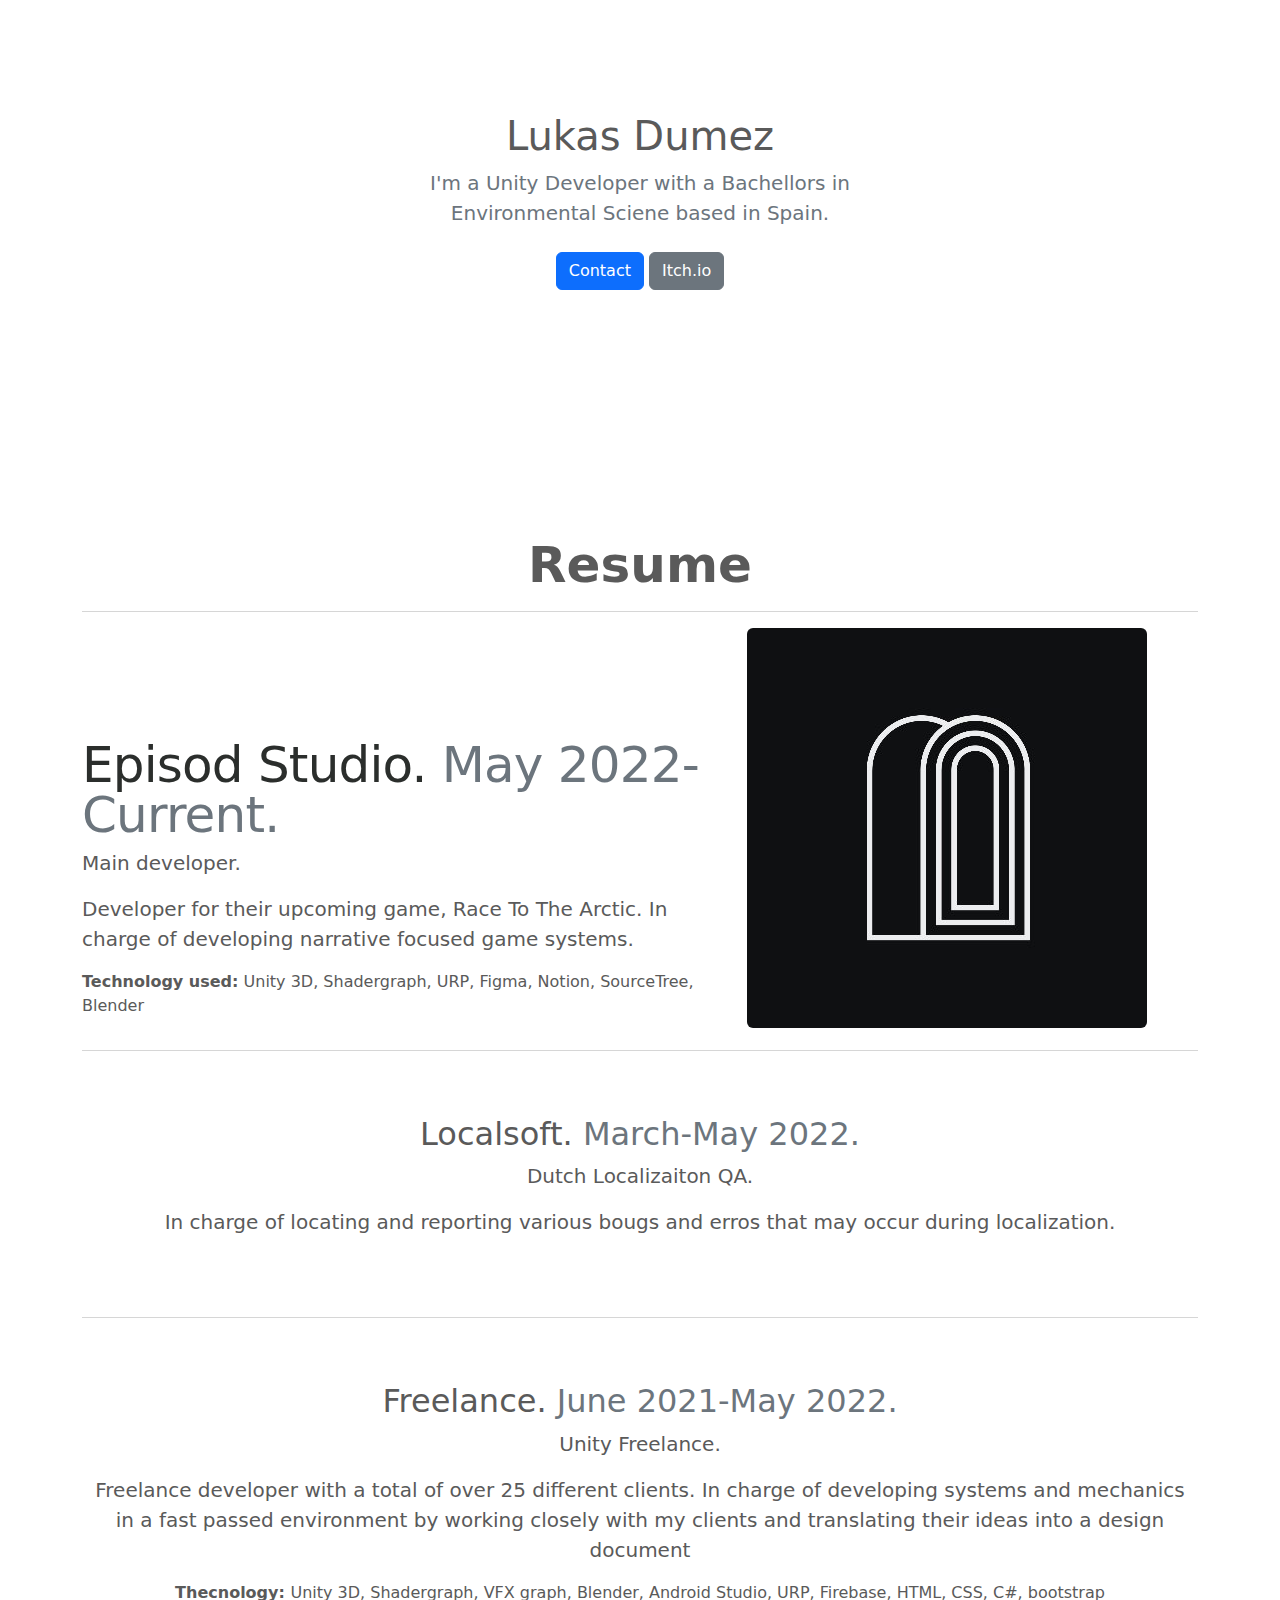
==== index.html @ 4ed16409 "removed carousel" ====
<!doctype html>
<html lang="en">
  <head>
    <meta charset="utf-8">
    <meta name="viewport" content="width=device-width, initial-scale=1">
    <meta name="description" content="">
    <meta name="author" content="Mark Otto, Jacob Thornton, and Bootstrap contributors">
    <meta name="generator" content="Hugo 0.104.2">
    <title>Lukas Dumez</title>

    <link rel="canonical" href="https://getbootstrap.com/docs/5.2/examples/carousel/">

    

    

<link href="assets/dist/css/bootstrap.min.css" rel="stylesheet">

    <style>
      .bd-placeholder-img {
        font-size: 1.125rem;
        text-anchor: middle;
        -webkit-user-select: none;
        -moz-user-select: none;
        user-select: none;
      }

      @media (min-width: 768px) {
        .bd-placeholder-img-lg {
          font-size: 3.5rem;
        }
      }

      .b-example-divider {
        height: 3rem;
        background-color: rgba(0, 0, 0, .1);
        border: solid rgba(0, 0, 0, .15);
        border-width: 1px 0;
        box-shadow: inset 0 .5em 1.5em rgba(0, 0, 0, .1), inset 0 .125em .5em rgba(0, 0, 0, .15);
      }

      .b-example-vr {
        flex-shrink: 0;
        width: 1.5rem;
        height: 100vh;
      }

      .bi {
        vertical-align: -.125em;
        fill: currentColor;
      }

      .nav-scroller {
        position: relative;
        z-index: 2;
        height: 2.75rem;
        overflow-y: hidden;
      }

      .nav-scroller .nav {
        display: flex;
        flex-wrap: nowrap;
        padding-bottom: 1rem;
        margin-top: -1px;
        overflow-x: auto;
        text-align: center;
        white-space: nowrap;
        -webkit-overflow-scrolling: touch;
      }
	  
	  a{
	  text-decoration: none;
	  color:  #2b2e2c;
	  }
	  
	  img{
	  
	  }
    </style>

    
    <!-- Custom styles for this template -->
    <link href="carousel.css" rel="stylesheet">
  </head>
  <body>
    

<main>
  <section class="py-3 text-center container">
    <div class="row py-lg-5">
      <div class="col-lg-6 col-md-8 mx-auto">
        <h1 class="fw-light">Lukas Dumez</h1>
        <p class="lead text-muted">I'm a <b>Unity Developer</b> with a Bachellors in <b>Environmental Sciene</b> based in <b>Spain</b>. </p>
        <p>
          <a href="mailto:ludumez@hotmail.com" class="btn btn-primary my-2">Contact</a>
          <a href="https://lukielue.itch.io" class="btn btn-secondary my-2" target="_blank" rel="noopener noreferrer">Itch.io</a>
        </p>
      </div>
    </div>
  </section>


  <!-- Marketing messaging and featurettes
  ================================================== -->
  <!-- Wrap the rest of the page in another container to center all the content. -->
  
      <video class="img-fluid" autoplay loop muted>
        <source src="Showreel.mp4" type="video/mp4" />
      </video>

  <div class="container marketing">

<h1 style="text-align: center; font-size:50px"><b> Resume </b></h1>
    <!-- START THE FEATURETTES -->
    <hr class="featurette-divider">


    <div class="row featurette">
      <div class="col-md-7">
        <h2 class="featurette-heading fw-normal lh-1"><a href="https://episod.studio/main">Episod Studio. </a><span class="text-muted">May 2022-Current.</span></h2>
        <p class="lead">Main developer.</p>
        <p class="lead">Developer for their upcoming game, Race To The Arctic. In charge of developing narrative focused game systems. </p>
        <p><b>Technology used:</b> Unity 3D, Shadergraph, URP, Figma, Notion, SourceTree, Blender </p>
      </div>
      <div class="col-md-5">
        <img src= "episod logo.jpg" class="rounded float-right">
      </div>
    </div>

    <hr class="featurette-divider">

    <div class="py-5 text-center container">
      <div>
        <h2>Localsoft. <span class="text-muted">March-May 2022.</span></h2>
        <p class="lead"style="text-align:center">Dutch Localizaiton QA.</p> 
		<p class="lead"style="text-align:center">In charge of locating and reporting various bougs and erros that may occur during localization. </p>
      </div>
    </div>

    <hr class="featurette-divider">

        <div class="py-5 text-center container">
      <div>
        <h2>Freelance. <span class="text-muted">June 2021-May 2022.</span></h2>
        <p class="lead">Unity Freelance.</p> 
		<p class="lead">Freelance developer with a total of over <b>25 different clients</b>. In charge of developing systems and mechanics in a 
		fast passed environment by working closely with my clients and translating their ideas into a design document</p>
		<p><b>Thecnology: </b> Unity 3D, Shadergraph, VFX graph, Blender, Android Studio, URP, Firebase, HTML, CSS, C#, bootstrap</p>
      </div>
    </div>

    <hr class="featurette-divider">

    <!-- /END THE FEATURETTES -->

  </div><!-- /.container -->

</main>


    <script src="../assets/dist/js/bootstrap.bundle.min.js"></script>

      
  </body>
</html>
---- carousel.css ----
/* GLOBAL STYLES
-------------------------------------------------- */
/* Padding below the footer and lighter body text */

body {
  padding-top: 3rem;
  padding-bottom: 3rem;
  color: #5a5a5a;
}


/* CUSTOMIZE THE CAROUSEL
-------------------------------------------------- */

/* Carousel base class */
.carousel {
  margin-bottom: 4rem;
}
/* Since positioning the image, we need to help out the caption */
.carousel-caption {
  bottom: 3rem;
  z-index: 10;
}

/* Declare heights because of positioning of img element */
.carousel-item {
  height: 32rem;
}


/* MARKETING CONTENT
-------------------------------------------------- */

/* Center align the text within the three columns below the carousel */
.marketing .col-lg-4 {
  margin-bottom: 1.5rem;
  text-align: center;
}
/* rtl:begin:ignore */
.marketing .col-lg-4 p {
  margin-right: .75rem;
  margin-left: .75rem;
}
/* rtl:end:ignore */


/* Featurettes
------------------------- */

.featurette-divider {
  margin: 1rem 0; /* Space out the Bootstrap <hr> more */
}

/* Thin out the marketing headings */
/* rtl:begin:remove */
.featurette-heading {
  letter-spacing: -.05rem;
}

/* rtl:end:remove */

/* RESPONSIVE CSS
-------------------------------------------------- */

@media (min-width: 40em) {
  /* Bump up size of carousel content */
  .carousel-caption p {
    margin-bottom: 1.25rem;
    font-size: 1.25rem;
    line-height: 1.4;
  }

  .featurette-heading {
    font-size: 50px;
  }
}

@media (min-width: 62em) {
  .featurette-heading {
    margin-top: 7rem;
  }
}
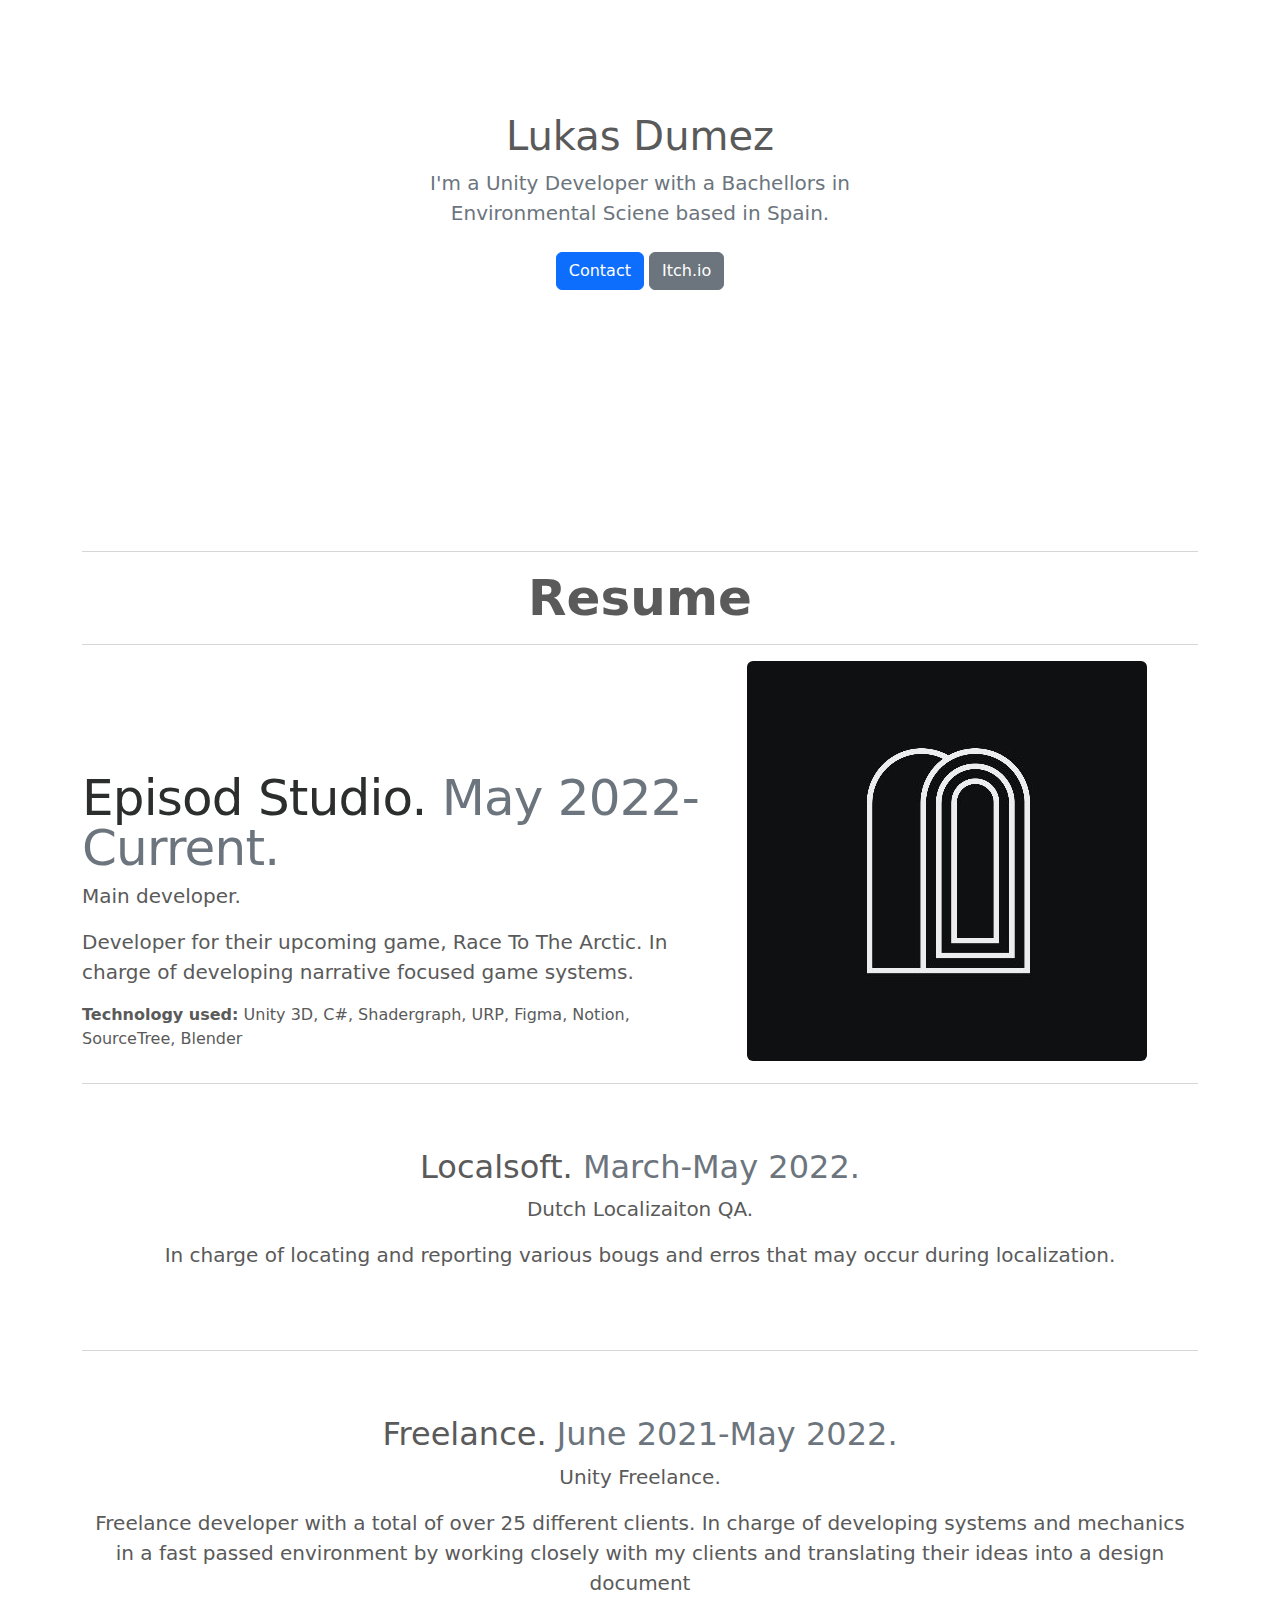
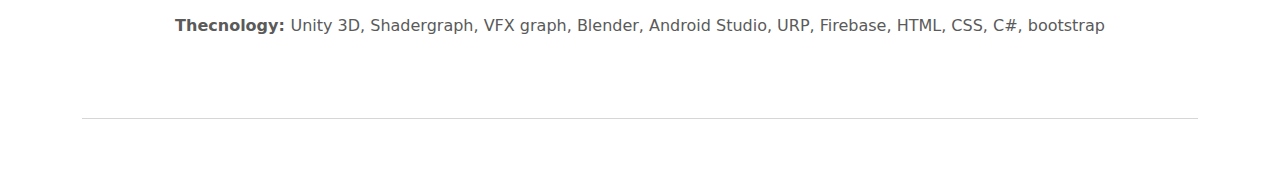
==== commit 28684ccf: "change on video" ====
--- a/index.html
+++ b/index.html
@@ -103,10 +103,15 @@
   <!-- Marketing messaging and featurettes
   ================================================== -->
   <!-- Wrap the rest of the page in another container to center all the content. -->
+  <div class="container text-center">
   
-      <video class="img-fluid" autoplay loop muted>
-        <source src="Showreel.mp4" type="video/mp4" />
-      </video>
+
+      <video class="img-fluid " autoplay loop muted width=80%>
+        <source src="Showreel.mp4" type="video/mp4"/>
+      </video> 
+	  <hr class="featurette-divider">
+
+</div>    
 
   <div class="container marketing">
 
@@ -120,7 +125,7 @@
         <h2 class="featurette-heading fw-normal lh-1"><a href="https://episod.studio/main">Episod Studio. </a><span class="text-muted">May 2022-Current.</span></h2>
         <p class="lead">Main developer.</p>
         <p class="lead">Developer for their upcoming game, Race To The Arctic. In charge of developing narrative focused game systems. </p>
-        <p><b>Technology used:</b> Unity 3D, Shadergraph, URP, Figma, Notion, SourceTree, Blender </p>
+        <p><b>Technology used:</b> Unity 3D, C#, Shadergraph, URP, Figma, Notion, SourceTree, Blender </p>
       </div>
       <div class="col-md-5">
         <img src= "episod logo.jpg" class="rounded float-right">
--- a/carousel.css
+++ b/carousel.css
@@ -6,6 +6,7 @@
   padding-top: 3rem;
   padding-bottom: 3rem;
   color: #5a5a5a;
+  
 }
 
 
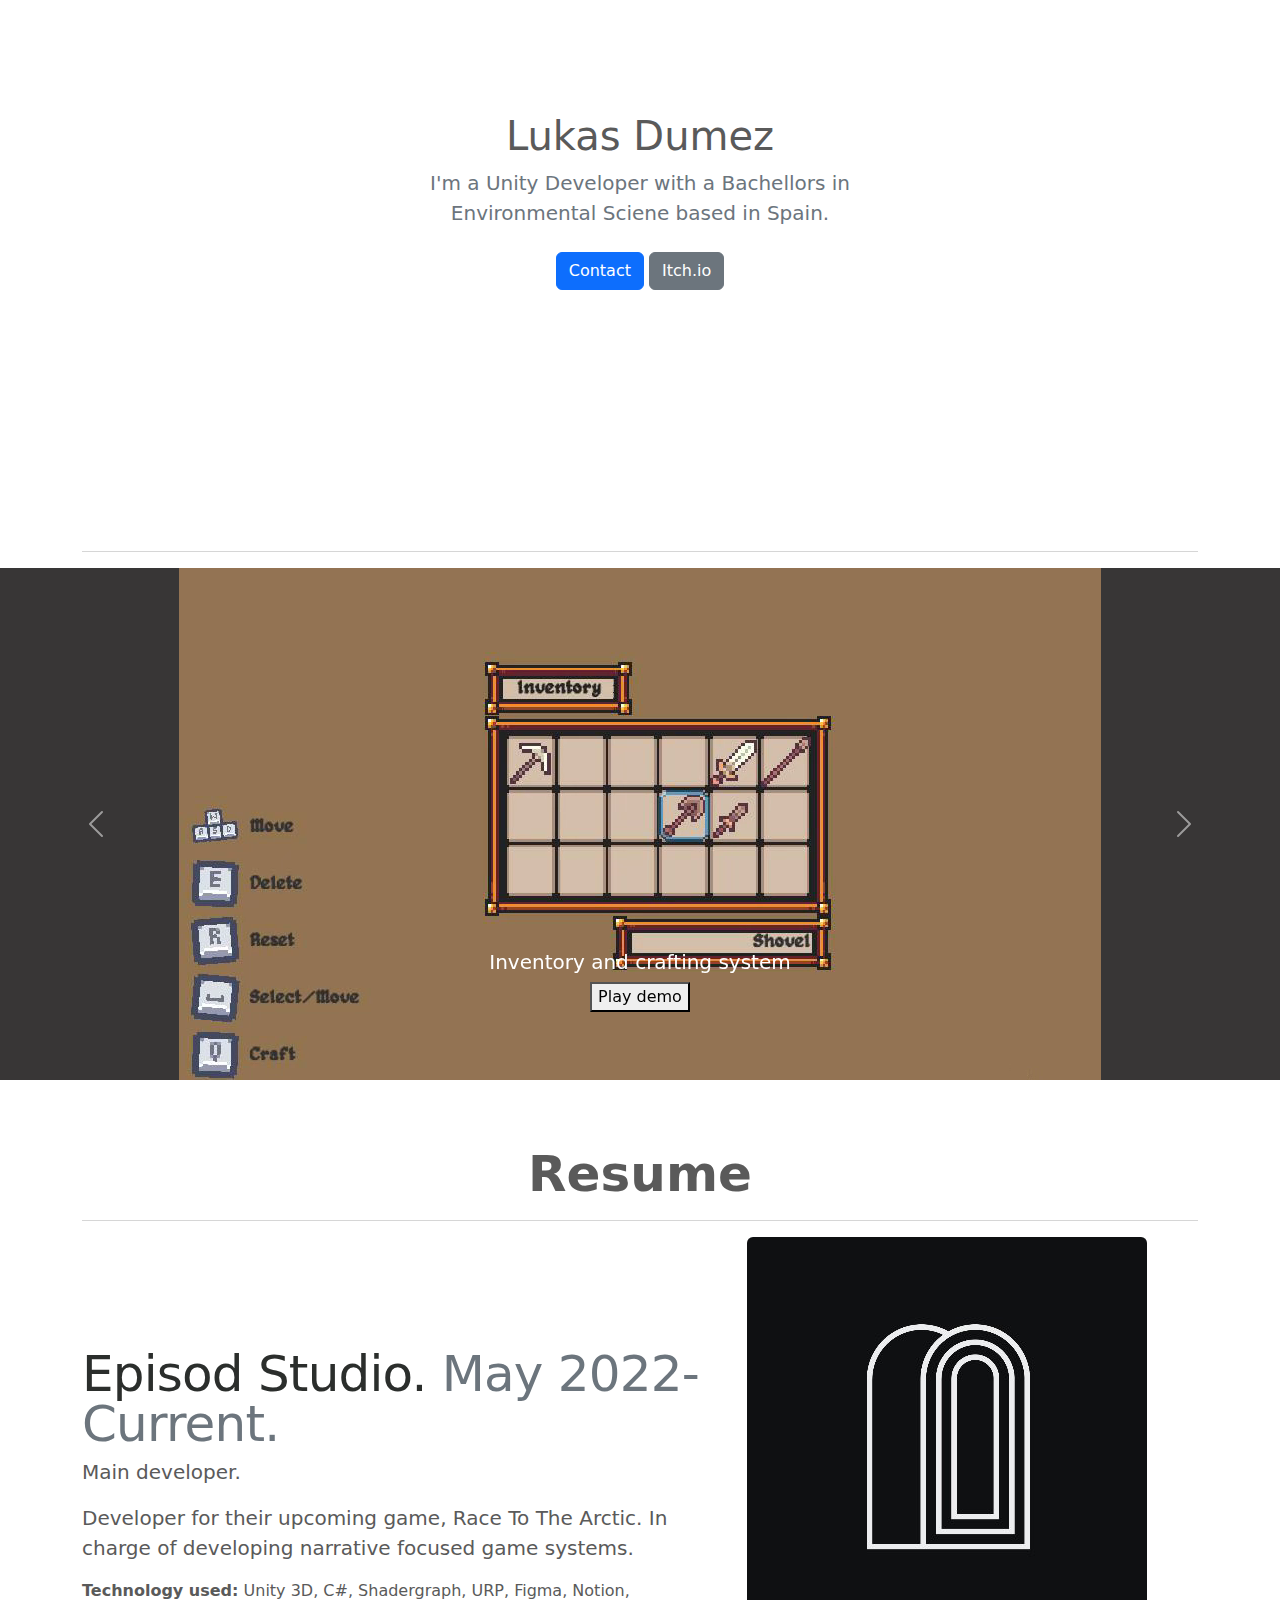
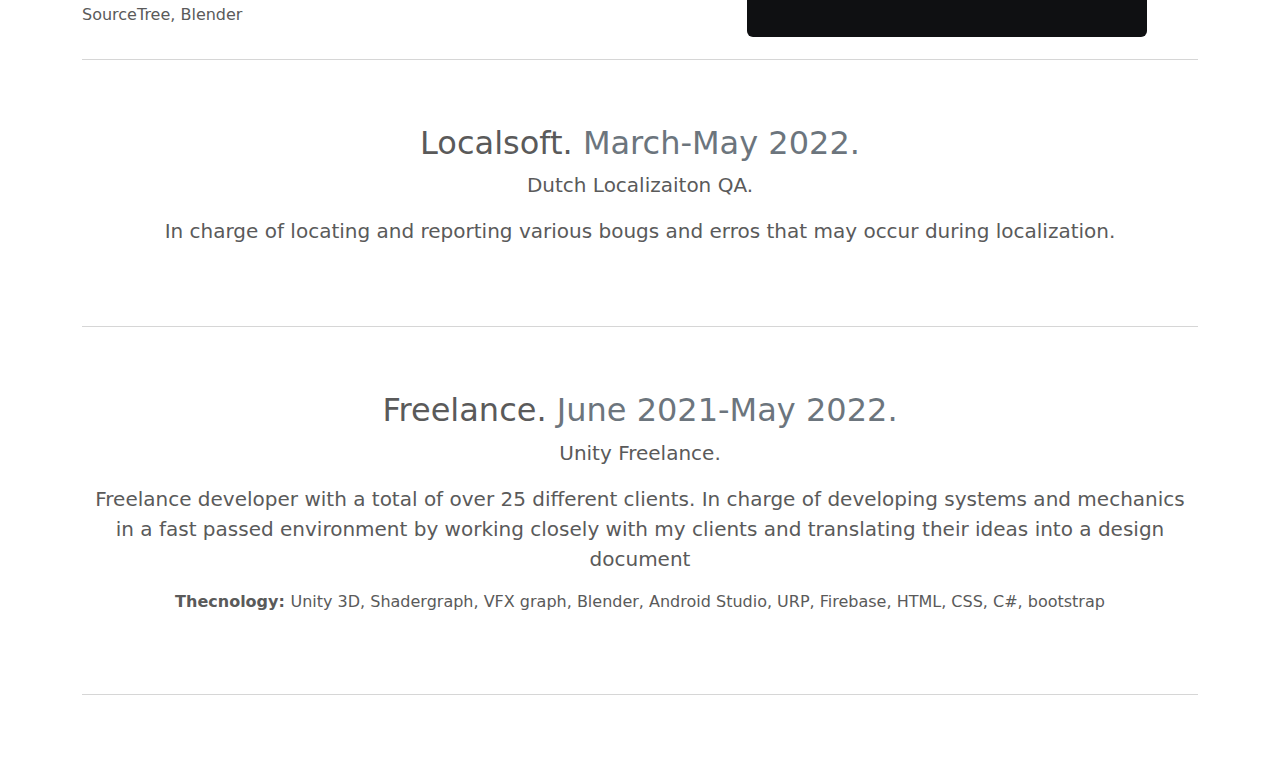
==== commit b6ed5f1c: "testing carousel" ====
--- a/index.html
+++ b/index.html
@@ -103,15 +103,55 @@
   <!-- Marketing messaging and featurettes
   ================================================== -->
   <!-- Wrap the rest of the page in another container to center all the content. -->
-  <div class="container text-center">
-  
-
-      <video class="img-fluid " autoplay loop muted width=80%>
+  
+    
+  <div class="container text-center w-100"> 
+
+      <video class="img-fluid" autoplay loop muted>
         <source src="Showreel.mp4" type="video/mp4"/>
       </video> 
 	  <hr class="featurette-divider">
 
 </div>    
+
+  
+  
+  <!-- carousel -->
+  <div id="carouselExampleControls" class="carousel slide" data-ride="carousel">
+  <div class="carousel-inner" style="background-color:#383636">
+  
+    <div class="carousel-item active d-flex align-items-center justify-content-center ">
+		<video  class="img-fluid" autoplay loop muted>
+		      <source class="d-block w-80" src="inventoryShowreel.mp4" type="video/mp4" alt="Second slide">
+		</video>    
+	</div>
+	<div class="carousel-caption">
+		<h5>Inventory and crafting system</h5>
+		<button> Play demo </button>
+	</div>
+    <div class="carousel-item">
+		<div>
+
+		</div>
+    </div>
+
+  
+    <div class="carousel-item">
+      <img class="d-block w-50" src="episod logo.jpg" alt="Third slide">
+    </div>
+	
+  </div>
+    <a class="carousel-control-prev" href="#carouselExampleControls" role="button" data-slide="prev">
+    <span class="carousel-control-prev-icon" aria-hidden="true"></span>
+    <span class="sr-only"></span>
+  </a>
+  <a class="carousel-control-next" href="#carouselExampleControls" role="button" data-slide="next">
+    <span class="carousel-control-next-icon" aria-hidden="true"></span>
+    <span class="sr-only"></span>
+  </a>
+</div>
+  
+  
 
   <div class="container marketing">
 
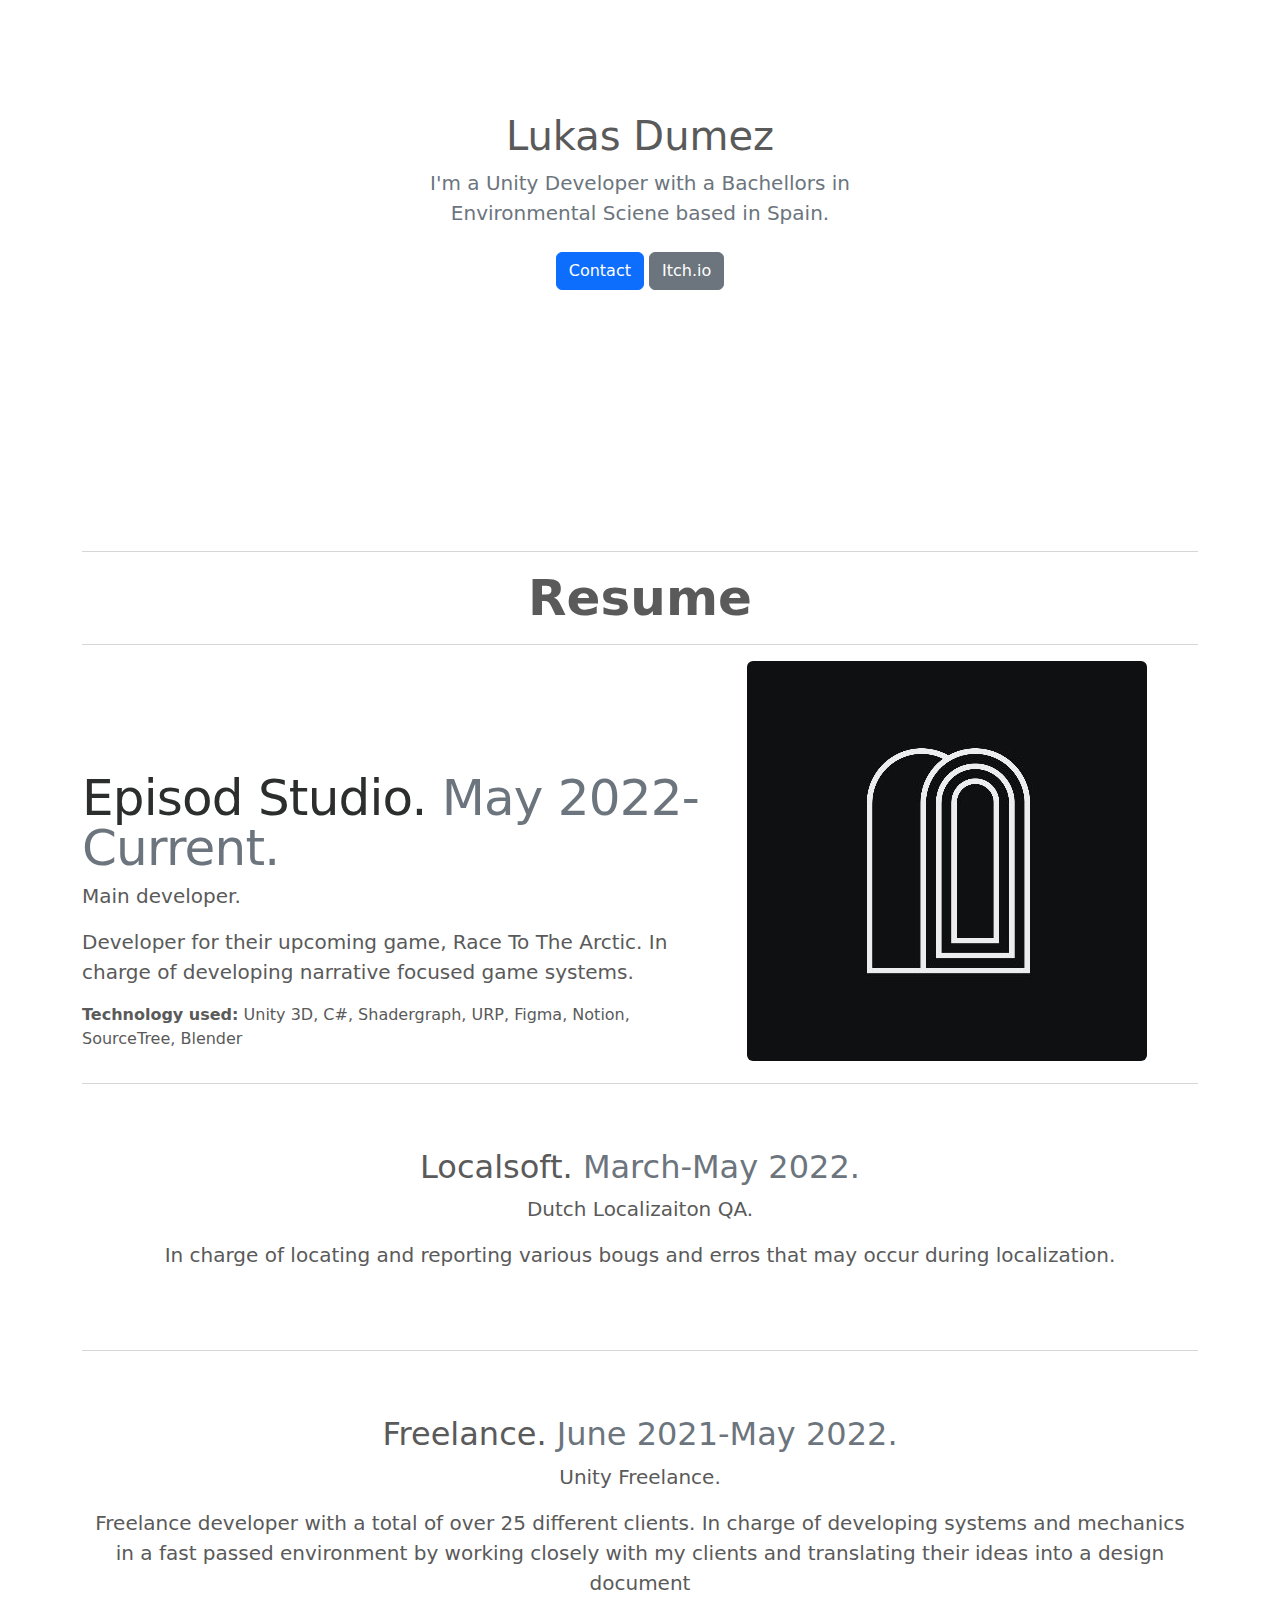
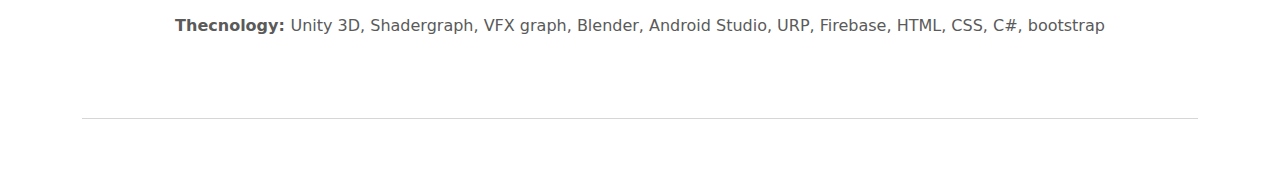
==== commit 4f3dd9f2: "broke lol" ====
--- a/index.html
+++ b/index.html
@@ -117,40 +117,7 @@
   
   
   <!-- carousel -->
-  <div id="carouselExampleControls" class="carousel slide" data-ride="carousel">
-  <div class="carousel-inner" style="background-color:#383636">
-  
-    <div class="carousel-item active d-flex align-items-center justify-content-center ">
-		<video  class="img-fluid" autoplay loop muted>
-		      <source class="d-block w-80" src="inventoryShowreel.mp4" type="video/mp4" alt="Second slide">
-		</video>    
-	</div>
-	<div class="carousel-caption">
-		<h5>Inventory and crafting system</h5>
-		<button> Play demo </button>
-	</div>
-    <div class="carousel-item">
-		<div>
-
-		</div>
-    </div>
-
-  
-    <div class="carousel-item">
-      <img class="d-block w-50" src="episod logo.jpg" alt="Third slide">
-    </div>
-	
-  </div>
-    <a class="carousel-control-prev" href="#carouselExampleControls" role="button" data-slide="prev">
-    <span class="carousel-control-prev-icon" aria-hidden="true"></span>
-    <span class="sr-only"></span>
-  </a>
-  <a class="carousel-control-next" href="#carouselExampleControls" role="button" data-slide="next">
-    <span class="carousel-control-next-icon" aria-hidden="true"></span>
-    <span class="sr-only"></span>
-  </a>
-</div>
-  
+ 
   
 
   <div class="container marketing">
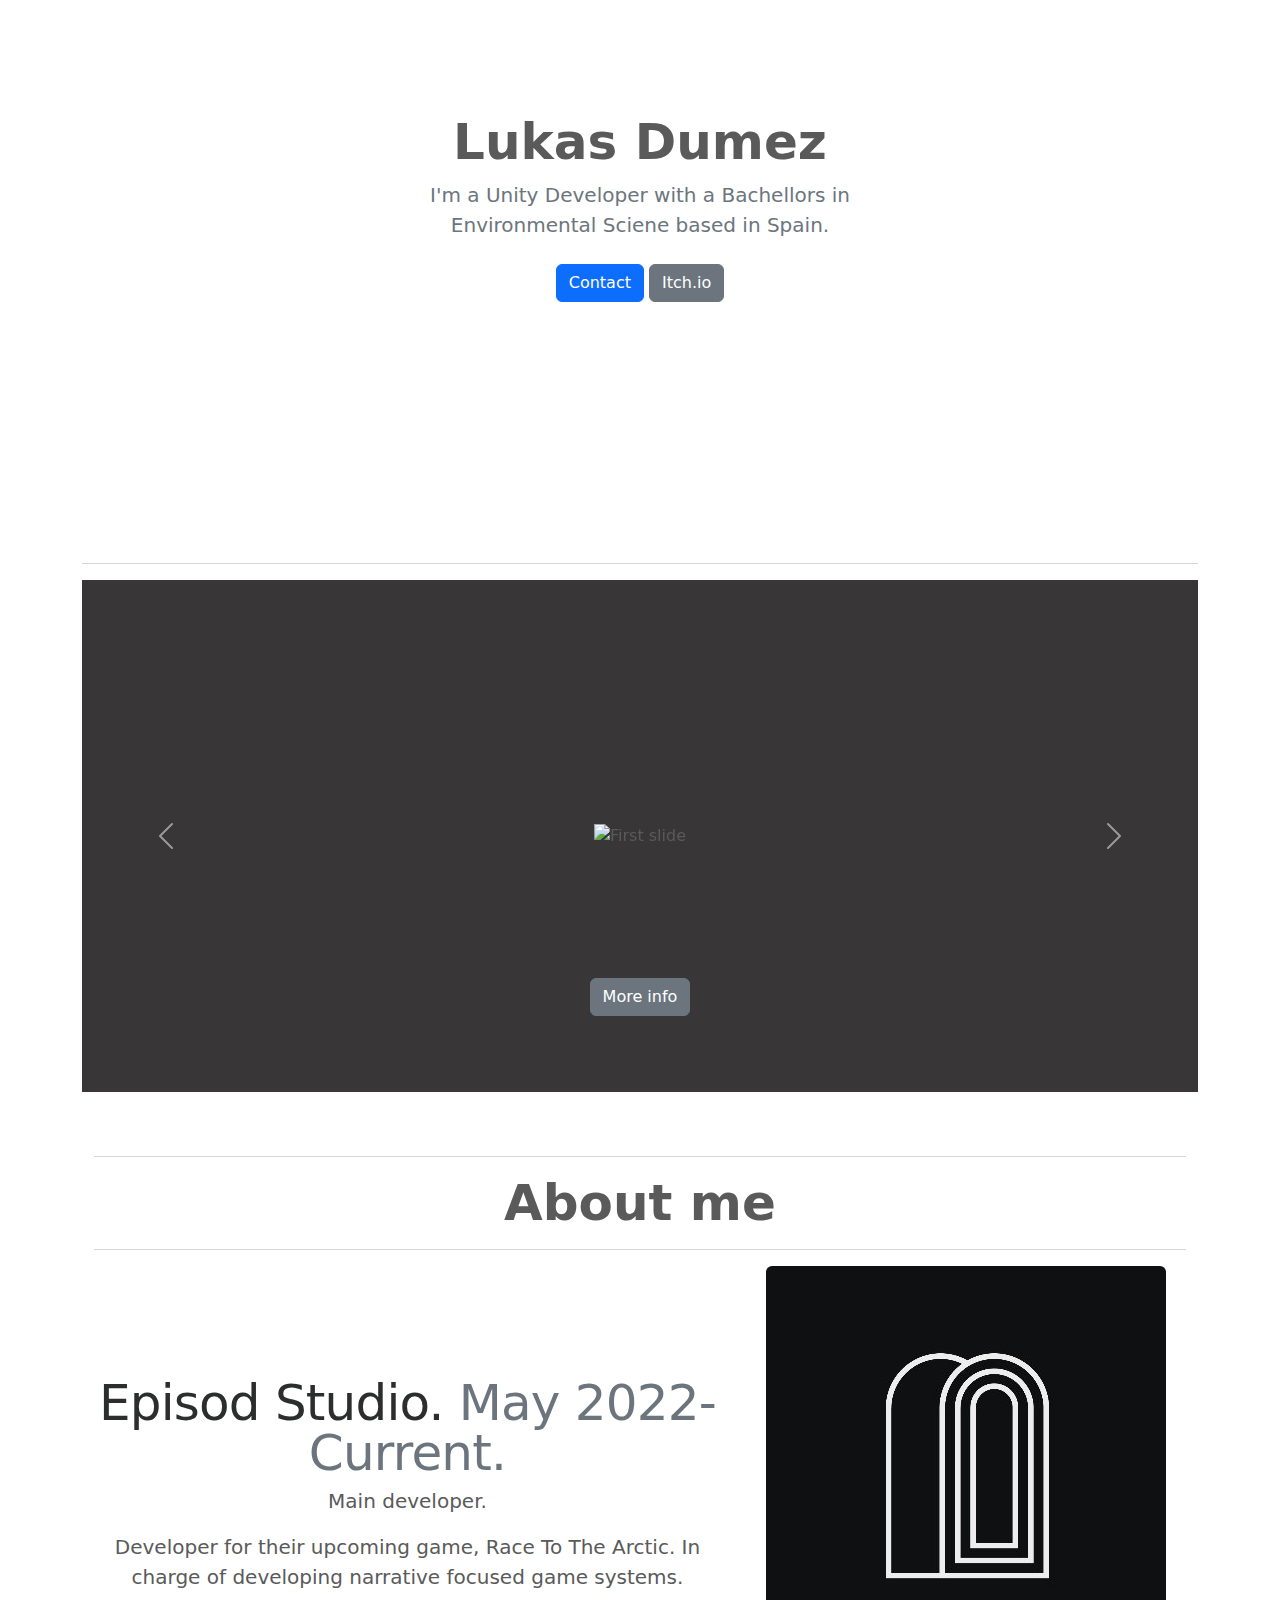
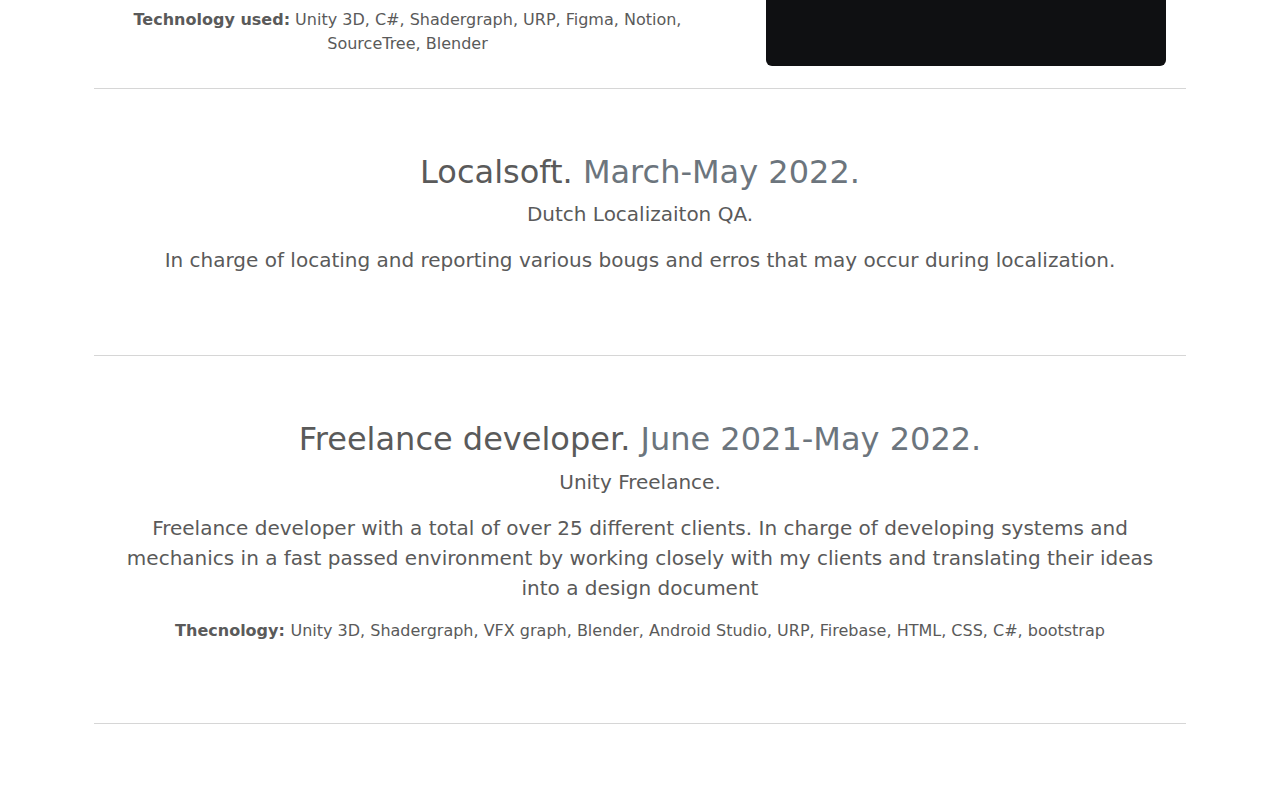
==== commit 8ca3899b: "Updated caruosel" ====
--- a/index.html
+++ b/index.html
@@ -15,6 +15,7 @@
     
 
 <link href="assets/dist/css/bootstrap.min.css" rel="stylesheet">
+
 
     <style>
       .bd-placeholder-img {
@@ -89,7 +90,8 @@
   <section class="py-3 text-center container">
     <div class="row py-lg-5">
       <div class="col-lg-6 col-md-8 mx-auto">
-        <h1 class="fw-light">Lukas Dumez</h1>
+        <h1 style="text-align: center; font-size:50px"><b> Lukas Dumez </b></h1>
+
         <p class="lead text-muted">I'm a <b>Unity Developer</b> with a Bachellors in <b>Environmental Sciene</b> based in <b>Spain</b>. </p>
         <p>
           <a href="mailto:ludumez@hotmail.com" class="btn btn-primary my-2">Contact</a>
@@ -112,17 +114,65 @@
       </video> 
 	  <hr class="featurette-divider">
 
-</div>    
-
-  
-  
-  <!-- carousel -->
- 
-  
+
+  
+
+  
+  
+  
+  
+  
+  <div id="myCarousel" class="carousel slide carousel-fade" data-ride="carousel">
+  <div class="carousel-inner" style="background-color:#383636">
+  
+  	
+	<div class="carousel-item active d-flex align-items-center justify-content-center ">	
+		 <img class="d-block w-80" src="RFTA.png" alt="First slide">		
+		<div class="carousel-caption">
+          <a href="https://www.episod.studio/games/race-for-the-arctic" class="btn btn-secondary my-2" target="_blank" rel="noopener noreferrer">More info</a>
+		</div>		
+	</div>
+
+  
+    <div class="carousel-item d-flex align-items-center justify-content-center ">
+		<video  class="img-fluid" autoplay loop muted>
+		      <source class="d-block w-80" src="inventoryShowreel.mp4" type="video/mp4" alt="Second slide">
+		</video>  
+		<div class="carousel-caption">
+			<h5>Inventory system</h5>
+			<a href="https://lukielue.itch.io/inventory-system" class="btn btn-secondary my-2" target="_blank"rel="noopener noreferrer">Play DEMO</a>
+		</div>		
+	</div>
+	
+	<div class="carousel-item d-flex align-items-center justify-content-center ">
+		<video  class="img-fluid" autoplay loop muted>
+		    <source class="d-block w-80" src="crafting.mp4" type="video/mp4" alt="Third slide">
+		</video>  
+		<div class="carousel-caption">
+			<h5>Crafting system</h5>
+			<a href="https://lukielue.itch.io/inventory-system-pacakge" class="btn btn-secondary my-2" target="_blank"rel="noopener noreferrer">Play DEMO</a>
+		</div>		
+	</div>
+
+	
+  </div>
+	
+	<button class="carousel-control-prev" type="button" data-bs-target="#myCarousel" data-bs-slide="prev">
+      <span class="carousel-control-prev-icon" aria-hidden="true"></span>
+      <span class="visually-hidden">Previous</span>
+    </button>
+    <button class="carousel-control-next" type="button" data-bs-target="#myCarousel" data-bs-slide="next">
+      <span class="carousel-control-next-icon" aria-hidden="true"></span>
+      <span class="visually-hidden">Next</span>
+    </button>
+</div>
+  
+  	
 
   <div class="container marketing">
-
-<h1 style="text-align: center; font-size:50px"><b> Resume </b></h1>
+    <hr class="featurette-divider">
+
+<h1 style="text-align: center; font-size:50px"><b> About me </b></h1>
     <!-- START THE FEATURETTES -->
     <hr class="featurette-divider">
 
@@ -153,7 +203,7 @@
 
         <div class="py-5 text-center container">
       <div>
-        <h2>Freelance. <span class="text-muted">June 2021-May 2022.</span></h2>
+        <h2>Freelance developer. <span class="text-muted">June 2021-May 2022.</span></h2>
         <p class="lead">Unity Freelance.</p> 
 		<p class="lead">Freelance developer with a total of over <b>25 different clients</b>. In charge of developing systems and mechanics in a 
 		fast passed environment by working closely with my clients and translating their ideas into a design document</p>
@@ -166,11 +216,12 @@
     <!-- /END THE FEATURETTES -->
 
   </div><!-- /.container -->
-
+  
+ </div>
 </main>
 
 
-    <script src="../assets/dist/js/bootstrap.bundle.min.js"></script>
+    <script src="assets/dist/js/bootstrap.bundle.min.js"></script>
 
       
   </body>
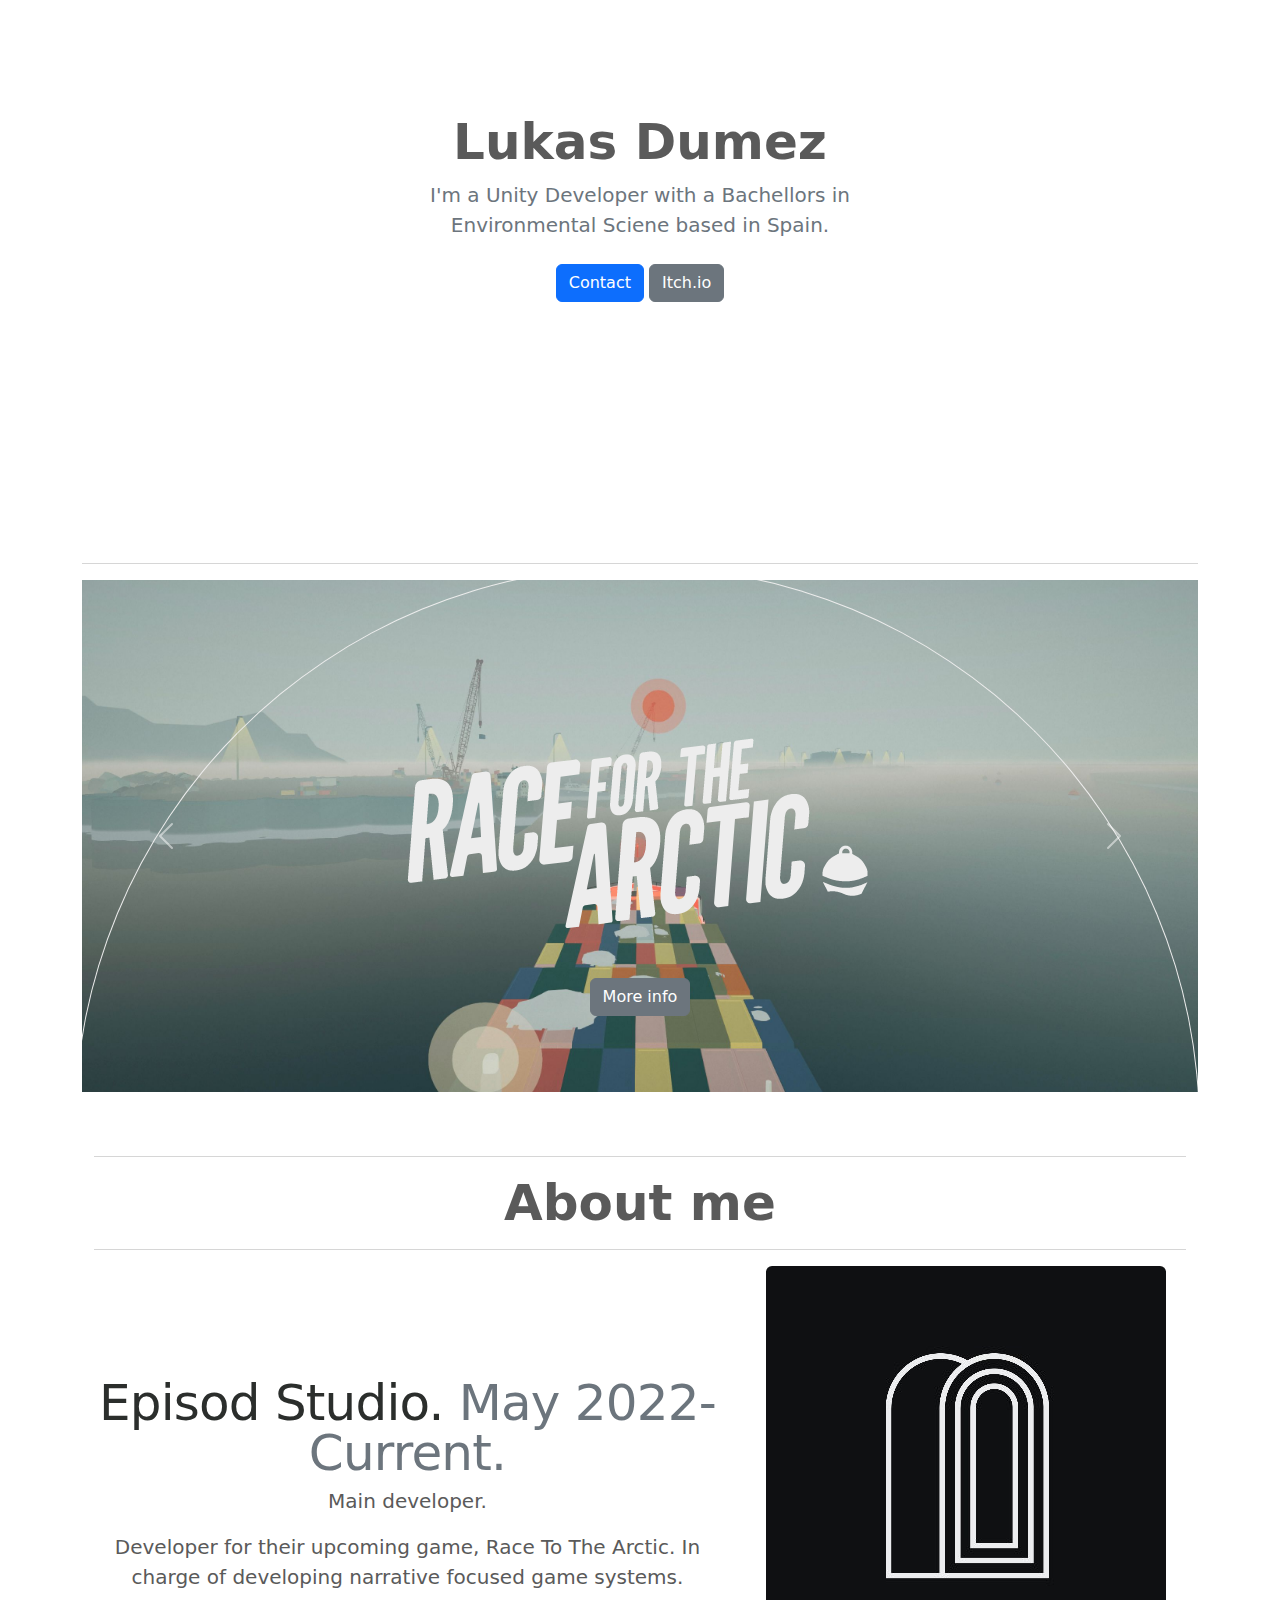
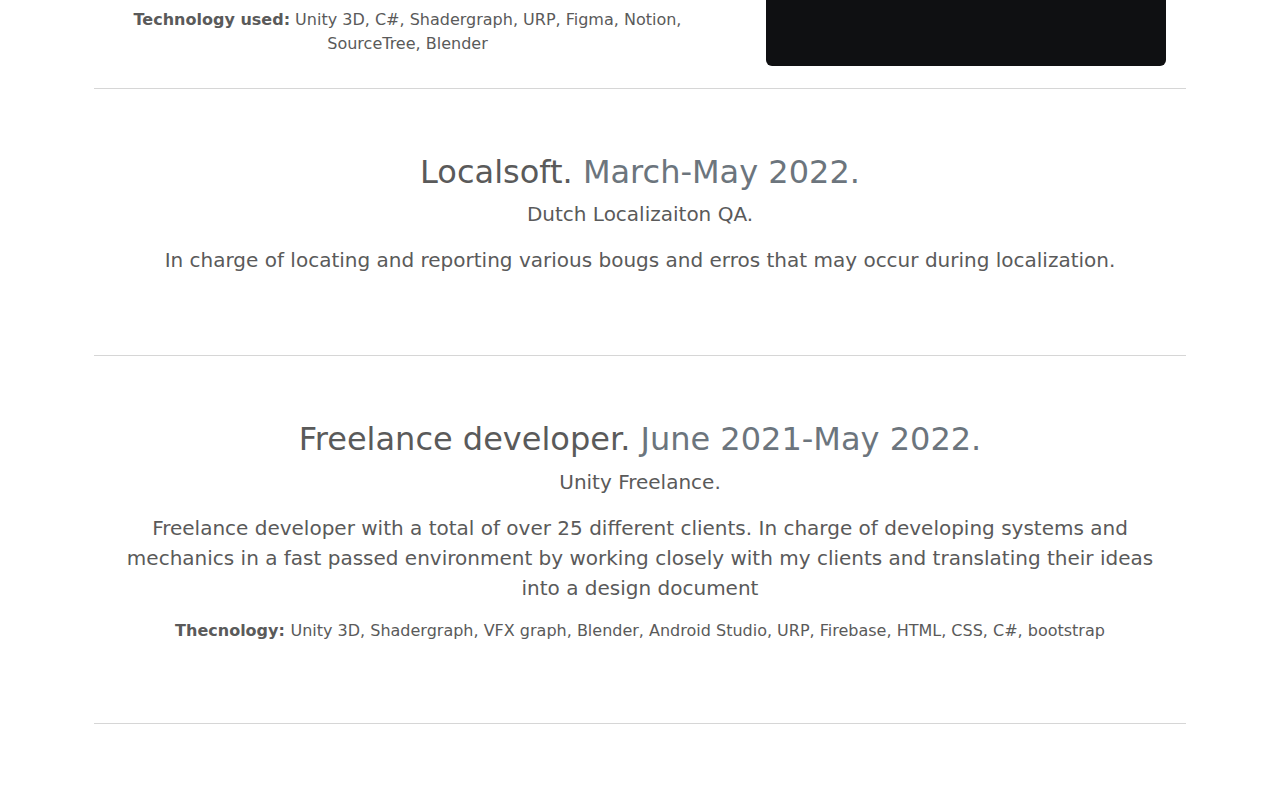
==== commit b9132043: "fix image" ====
--- a/index.html
+++ b/index.html
@@ -127,7 +127,7 @@
   
   	
 	<div class="carousel-item active d-flex align-items-center justify-content-center ">	
-		 <img class="d-block w-80" src="RFTA.png" alt="First slide">		
+		 <img class="d-block w-80" src="RFTA.PNG" alt="First slide">		
 		<div class="carousel-caption">
           <a href="https://www.episod.studio/games/race-for-the-arctic" class="btn btn-secondary my-2" target="_blank" rel="noopener noreferrer">More info</a>
 		</div>		
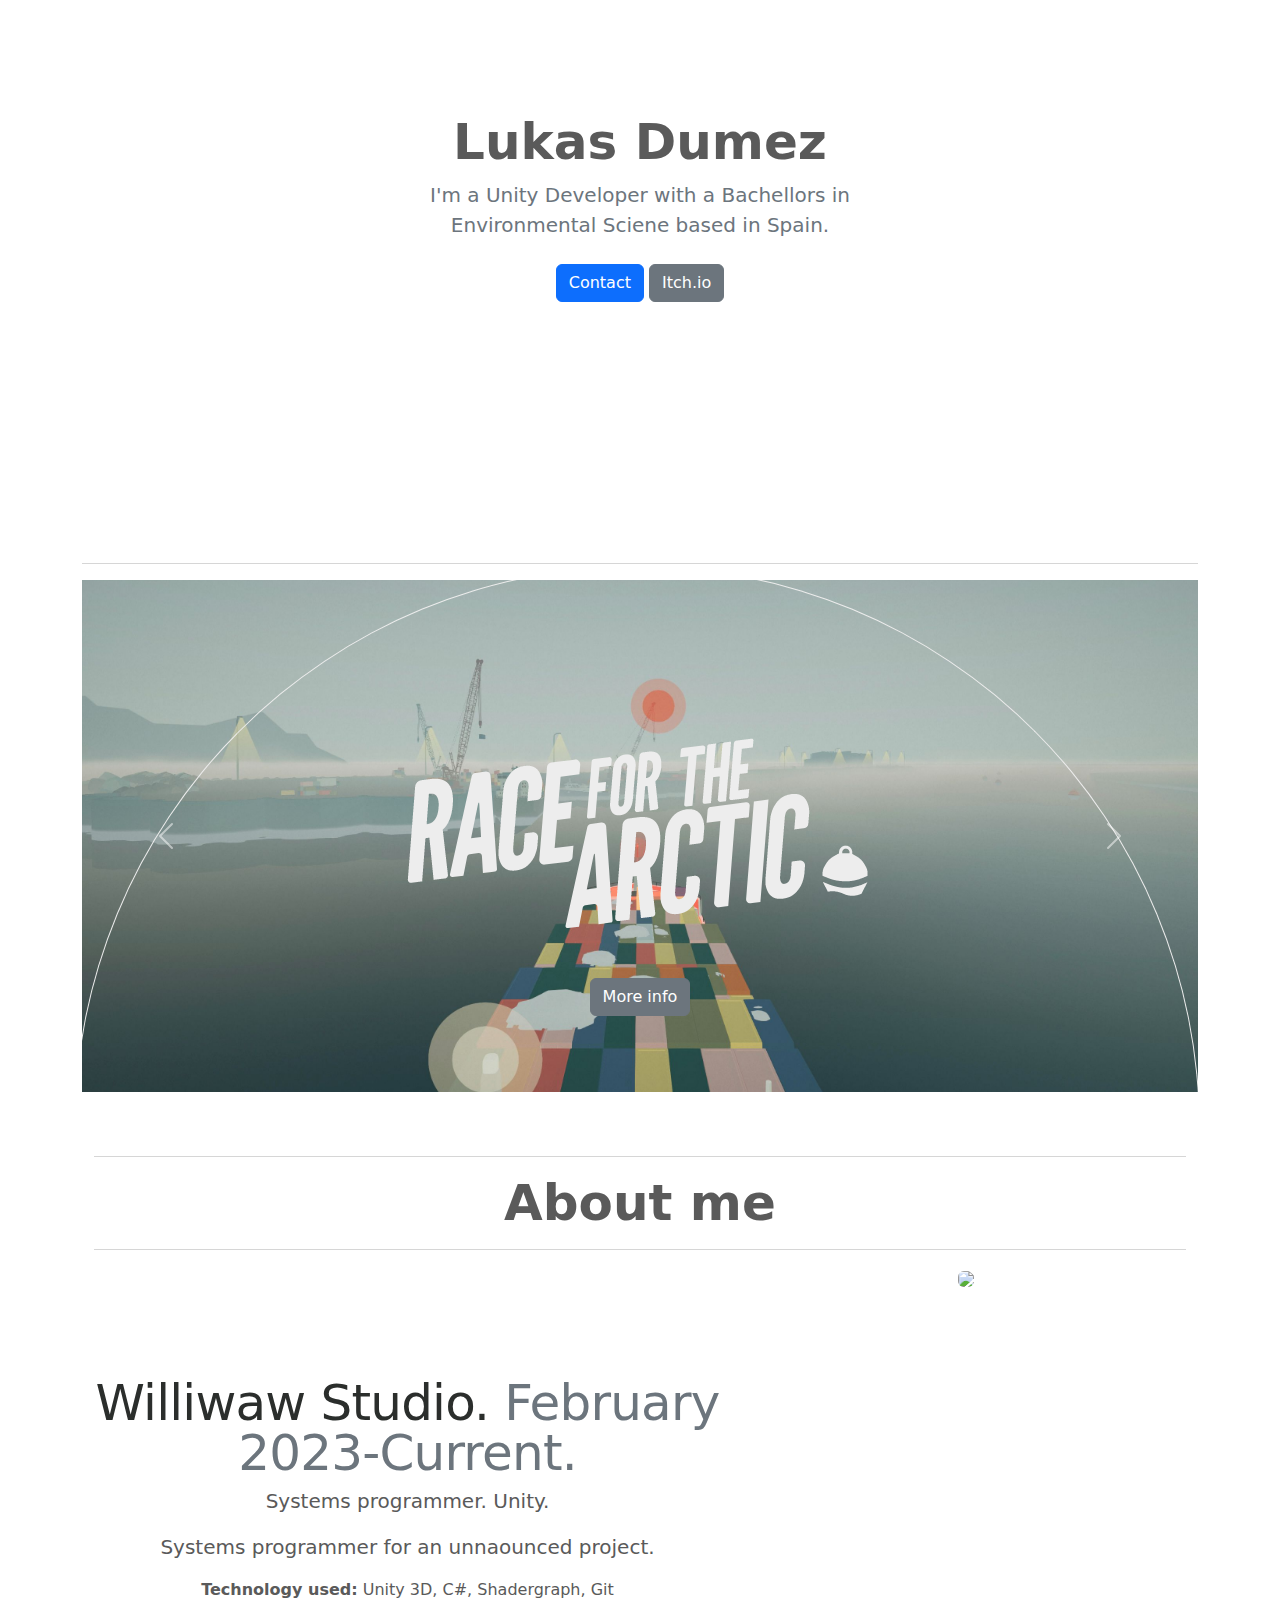
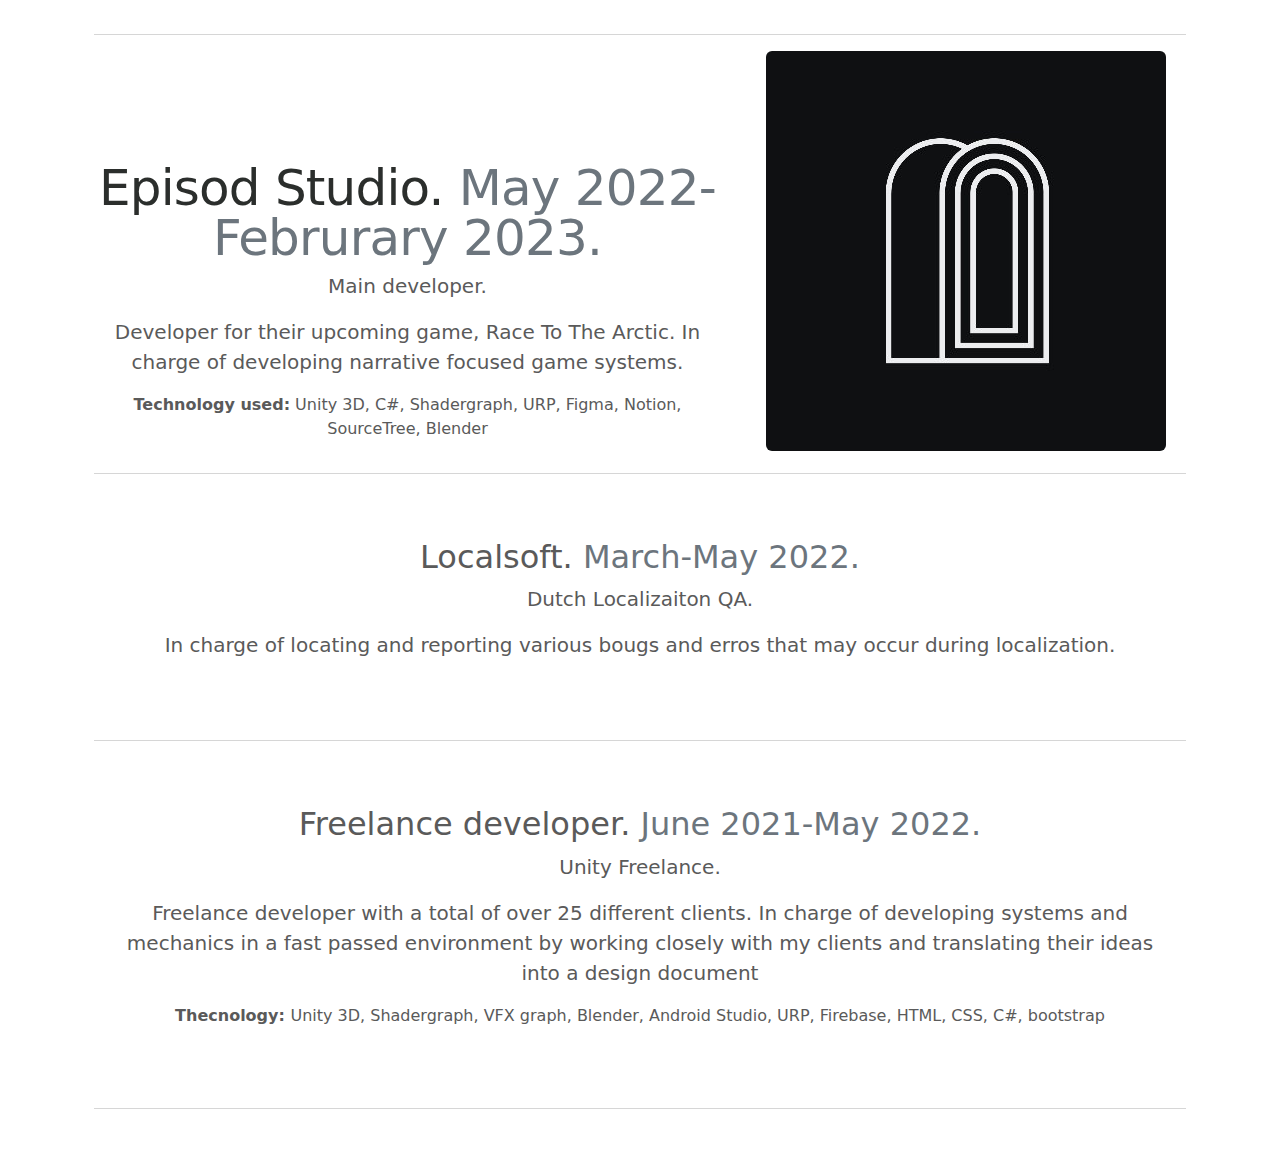
==== commit 261b5095: "Added williwaw" ====
--- a/index.html
+++ b/index.html
@@ -179,7 +179,20 @@
 
     <div class="row featurette">
       <div class="col-md-7">
-        <h2 class="featurette-heading fw-normal lh-1"><a href="https://episod.studio/main">Episod Studio. </a><span class="text-muted">May 2022-Current.</span></h2>
+        <h2 class="featurette-heading fw-normal lh-1"><a href="https://www.williwawgames.com">Williwaw Studio. </a><span class="text-muted">February 2023-Current.</span></h2>
+        <p class="lead">Systems programmer. Unity.</p>
+        <p class="lead">Systems programmer for an unnaounced project. </p>
+        <p><b>Technology used:</b> Unity 3D, C#, Shadergraph, Git</p>
+      </div>
+      <div class="col-md-5">
+        <img src= "Williwaw.png" class="rounded float-right">
+      </div>
+    </div>   <hr class="featurette-divider">
+
+
+    <div class="row featurette">
+      <div class="col-md-7">
+        <h2 class="featurette-heading fw-normal lh-1"><a href="https://episod.studio/main">Episod Studio. </a><span class="text-muted">May 2022-Februrary 2023.</span></h2>
         <p class="lead">Main developer.</p>
         <p class="lead">Developer for their upcoming game, Race To The Arctic. In charge of developing narrative focused game systems. </p>
         <p><b>Technology used:</b> Unity 3D, C#, Shadergraph, URP, Figma, Notion, SourceTree, Blender </p>
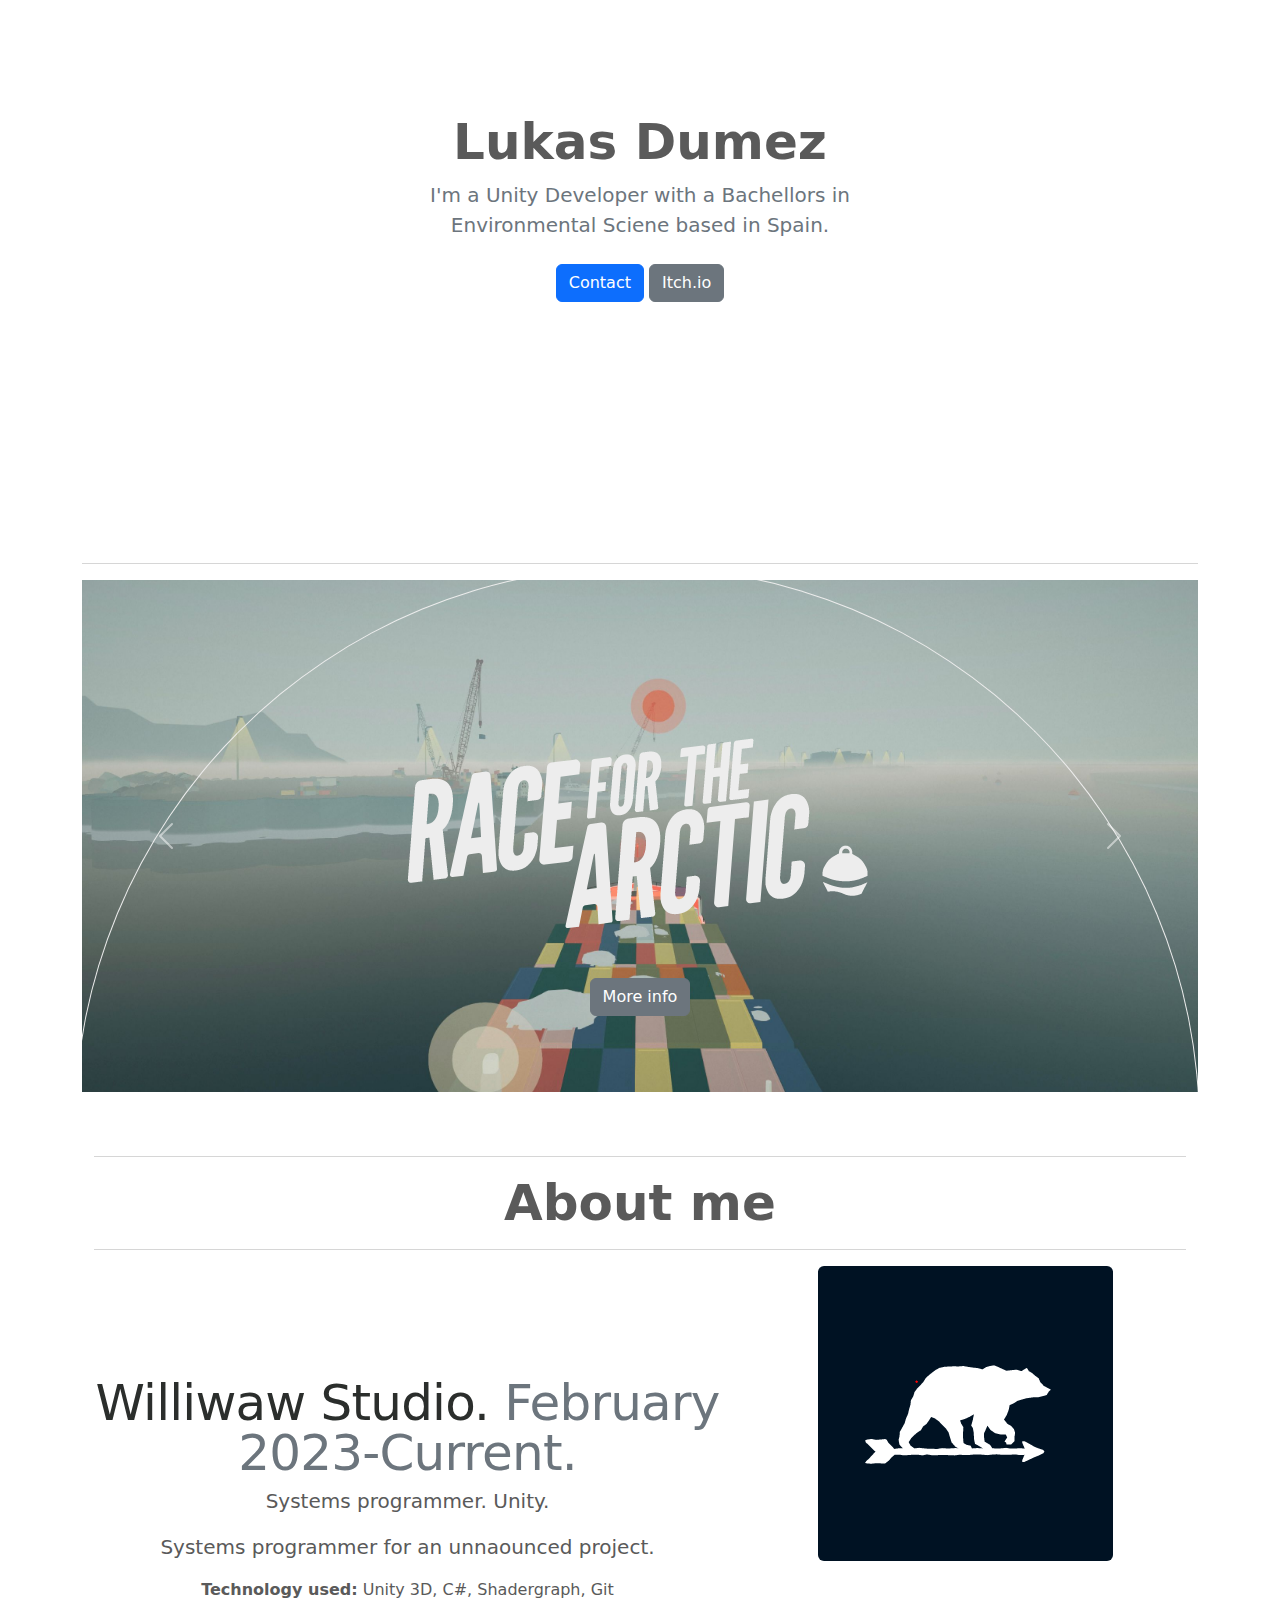
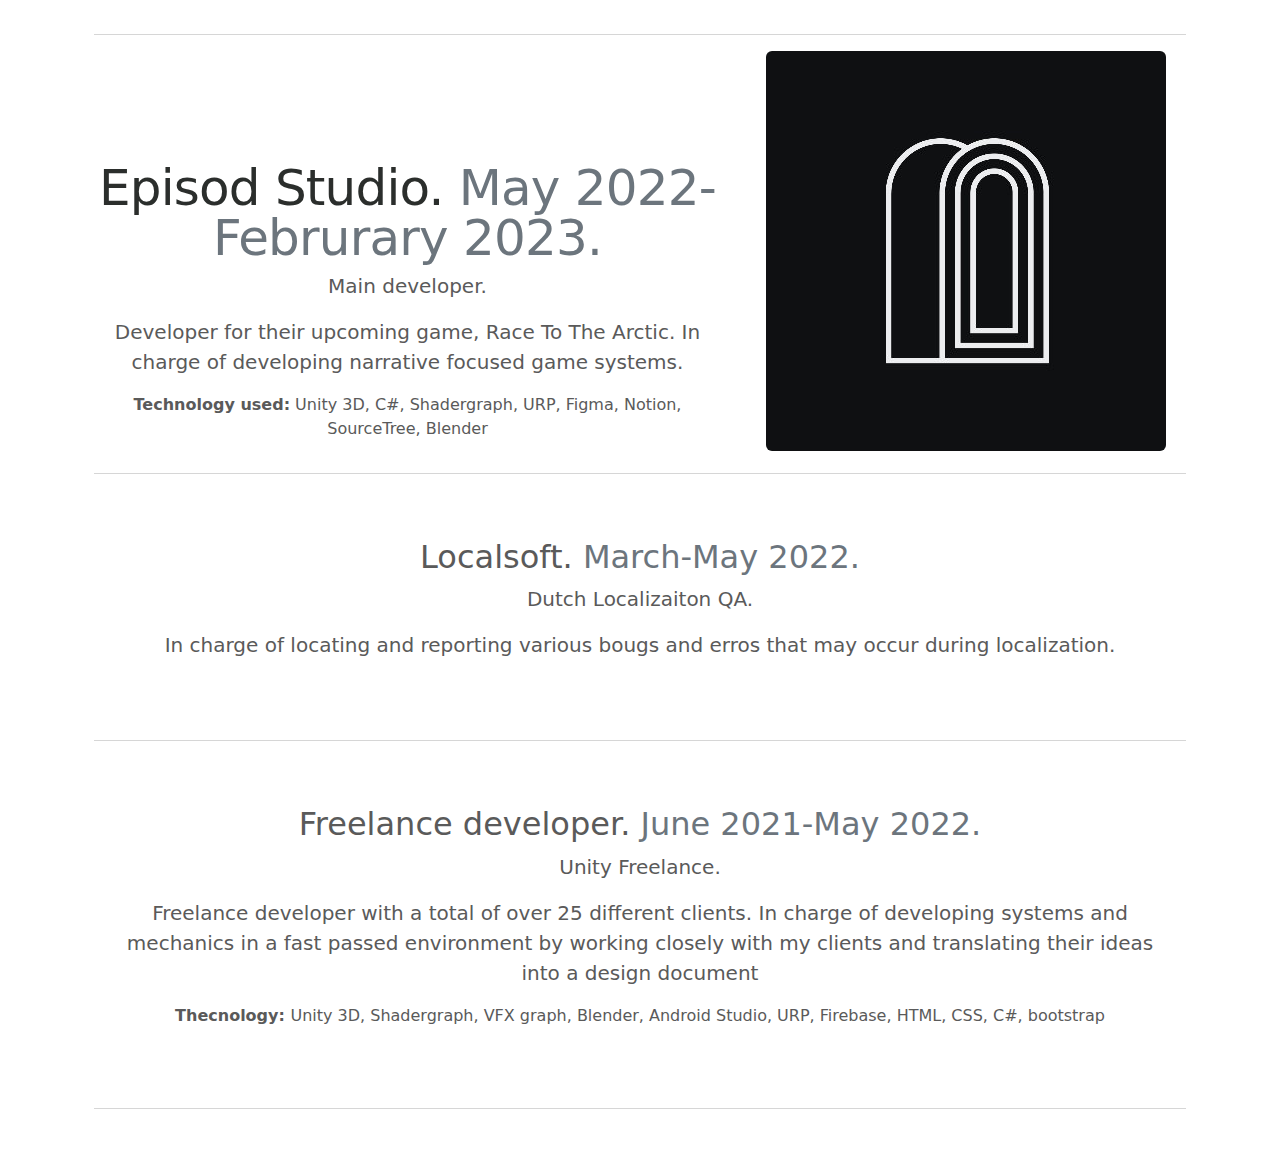
==== commit 511aed09: "fix" ====
--- a/index.html
+++ b/index.html
@@ -185,7 +185,7 @@
         <p><b>Technology used:</b> Unity 3D, C#, Shadergraph, Git</p>
       </div>
       <div class="col-md-5">
-        <img src= "Williwaw.png" class="rounded float-right">
+        <img src= "Williwaw.PNG" class="rounded float-right">
       </div>
     </div>   <hr class="featurette-divider">
 
